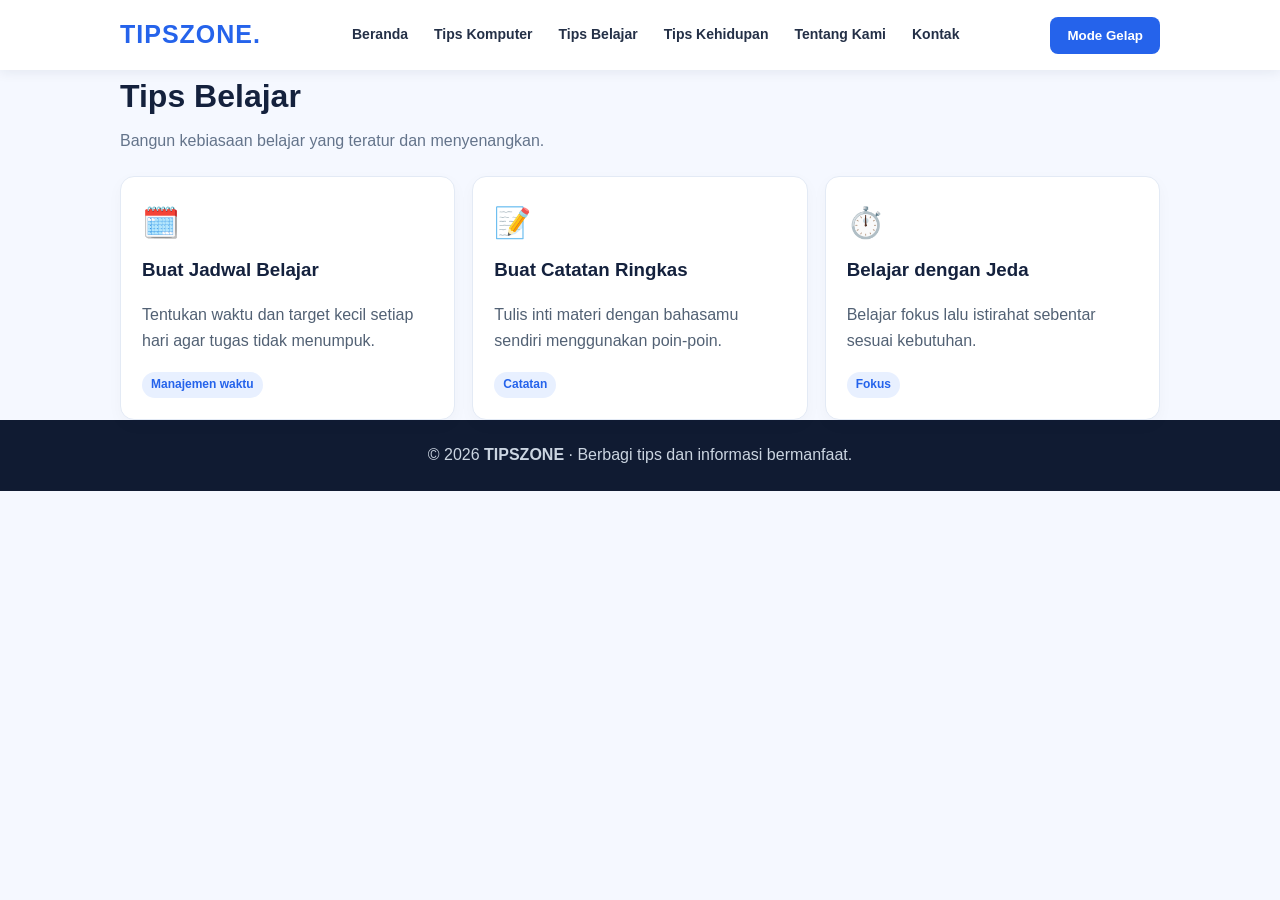
==== belajar.html @ 9be316b1 "Add files via upload" ====
<!doctype html><html lang="id"><head><meta charset="utf-8"><meta name="viewport" content="width=device-width,initial-scale=1"><meta name="description" content="TIPSZONE - Tips Belajar"><title>Tips Belajar | TIPSZONE</title><link rel="stylesheet" href="style.css"></head><body><header><div class="wrap nav"><a class="brand" href="index.html">TIPSZONE.</a><nav>
<a href="index.html">Beranda</a><a href="komputer.html">Tips Komputer</a><a href="belajar.html">Tips Belajar</a><a href="kehidupan.html">Tips Kehidupan</a><a href="tentang.html">Tentang Kami</a><a href="kontak.html">Kontak</a>
</nav><button id="themeToggle" type="button">Mode Gelap</button></div></header><main class="wrap"><div class="heading"><h1>Tips Belajar</h1><p>Bangun kebiasaan belajar yang teratur dan menyenangkan.</p></div><div class="grid"><article class="card"><div class="emoji">🗓️</div><h3>Buat Jadwal Belajar</h3><p>Tentukan waktu dan target kecil setiap hari agar tugas tidak menumpuk.</p><span class="tag">Manajemen waktu</span></article><article class="card"><div class="emoji">📝</div><h3>Buat Catatan Ringkas</h3><p>Tulis inti materi dengan bahasamu sendiri menggunakan poin-poin.</p><span class="tag">Catatan</span></article><article class="card"><div class="emoji">⏱️</div><h3>Belajar dengan Jeda</h3><p>Belajar fokus lalu istirahat sebentar sesuai kebutuhan.</p><span class="tag">Fokus</span></article></div></main><footer>© 2026 <strong>TIPSZONE</strong> · Berbagi tips dan informasi bermanfaat.</footer><script src="script.js"></script></body></html>
---- style.css ----
*{box-sizing:border-box}html{scroll-behavior:smooth}body{margin:0;font-family:Arial,sans-serif;line-height:1.65;background:#f5f8ff;color:#1f2937;transition:.2s}header{background:#fff;position:sticky;top:0;z-index:5;box-shadow:0 2px 12px #14213d14}.wrap{max-width:1080px;margin:auto;padding:0 20px}.nav{min-height:70px;display:flex;align-items:center;justify-content:space-between;gap:16px;flex-wrap:wrap}.brand{font-size:25px;font-weight:800;color:#2563eb;text-decoration:none;letter-spacing:1px}nav{display:flex;gap:6px;flex-wrap:wrap}nav a{padding:8px 10px;border-radius:8px;color:#243047;text-decoration:none;font-size:14px;font-weight:700}nav a:hover,nav a.active{background:#e8f0ff;color:#2563eb}.hero{background:linear-gradient(120deg,#14213d,#2563eb);color:#fff;padding:65px 0}.hero h1{font-size:clamp(34px,5vw,54px);line-height:1.12;margin:10px 0}.hero p{max-width:650px;color:#e4edff;font-size:17px}.eyebrow{color:#bfdbfe;font-weight:bold;letter-spacing:2px;font-size:13px}.btn,button{display:inline-block;border:0;background:#2563eb;color:#fff;padding:11px 17px;border-radius:8px;text-decoration:none;font-weight:700;cursor:pointer}.hero .btn{background:#fff;color:#2563eb;margin-top:10px}main{padding:38px 0 65px}.heading{margin-bottom:22px}.heading h1,.heading h2{color:#14213d;margin:0 0 5px}.heading p{color:#64748b;margin:0}.grid{display:grid;grid-template-columns:repeat(3,1fr);gap:17px}.card,.panel{background:#fff;border:1px solid #e3eaf5;border-radius:14px;padding:21px;box-shadow:0 5px 16px #14213d08}.card h3{margin:7px 0;color:#14213d}.card p,.panel p{color:#526174}.emoji{font-size:30px}.tag{display:inline-block;background:#e8f0ff;color:#2563eb;padding:3px 9px;border-radius:20px;font-size:12px;font-weight:bold}.actions{display:flex;gap:10px;align-items:center;flex-wrap:wrap;margin-top:18px}label{display:block;font-weight:bold;margin:12px 0 5px}input,textarea{width:100%;padding:11px;border:1px solid #cbd5e1;border-radius:8px;font:inherit}textarea{min-height:120px}form{max-width:650px}.muted{color:#64748b;font-size:13px}footer{background:#101b32;color:#cbd5e1;text-align:center;padding:22px}body.dark{background:#101827;color:#e5e7eb}body.dark header,body.dark .card,body.dark .panel{background:#1d293b;border-color:#344256}body.dark nav a{color:#e5e7eb}body.dark nav a.active,body.dark nav a:hover{background:#334766;color:#bfdbfe}body.dark .heading h1,body.dark .heading h2,body.dark .card h3{color:#f8fafc}body.dark .card p,body.dark .panel p,body.dark .heading p{color:#cbd5e1}@media(max-width:760px){.grid{grid-template-columns:repeat(2,1fr)}.nav{padding-top:12px;padding-bottom:12px}}@media(max-width:540px){.grid{grid-template-columns:1fr}.hero{padding:48px 0}nav a{font-size:12px;padding:7px}}
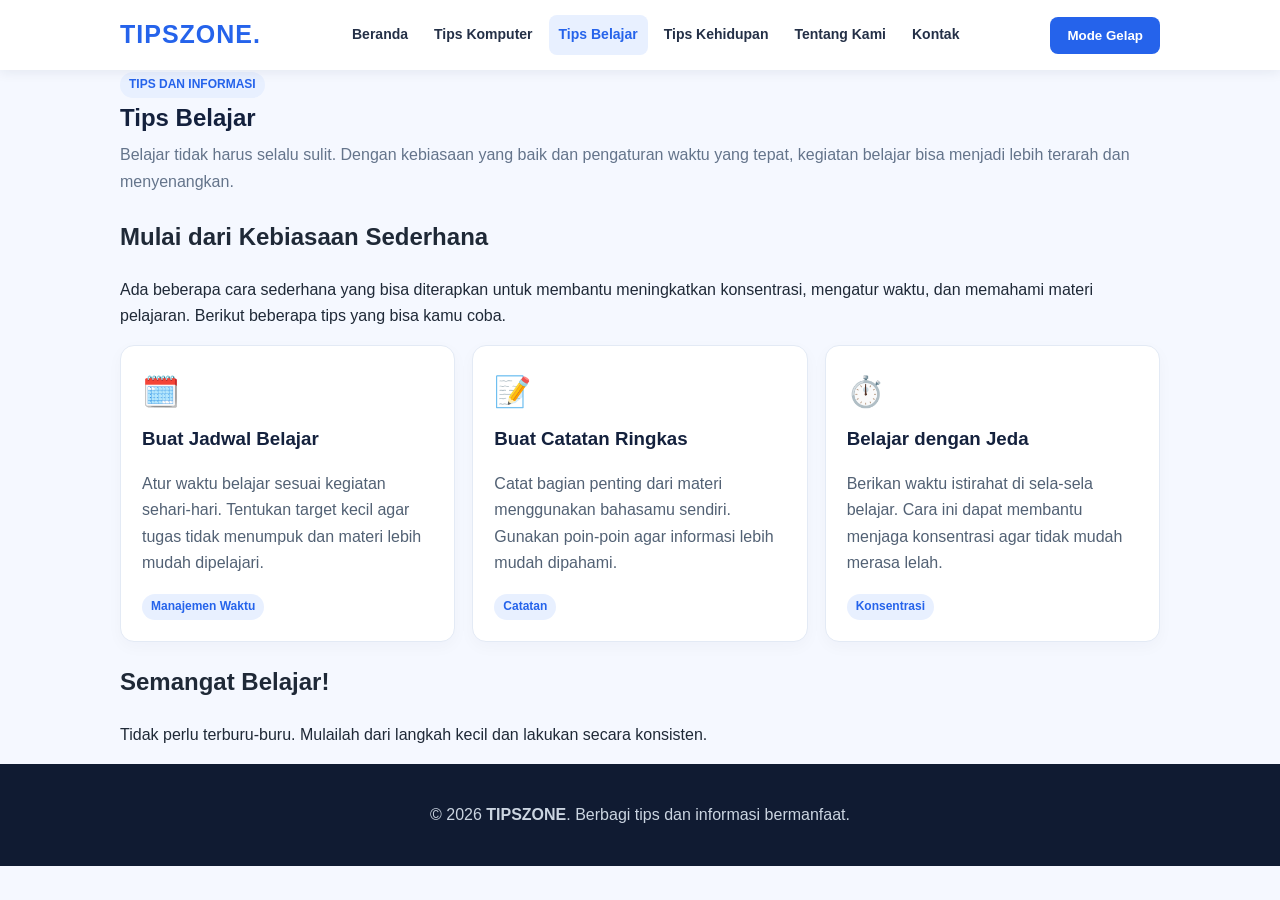
==== commit 126fd0a6: "Refactor belajar.html for improved structure and content Updated the HTML structure and content for " ====
--- a/belajar.html
+++ b/belajar.html
@@ -1,3 +1,141 @@
-<!doctype html><html lang="id"><head><meta charset="utf-8"><meta name="viewport" content="width=device-width,initial-scale=1"><meta name="description" content="TIPSZONE - Tips Belajar"><title>Tips Belajar | TIPSZONE</title><link rel="stylesheet" href="style.css"></head><body><header><div class="wrap nav"><a class="brand" href="index.html">TIPSZONE.</a><nav>
-<a href="index.html">Beranda</a><a href="komputer.html">Tips Komputer</a><a href="belajar.html">Tips Belajar</a><a href="kehidupan.html">Tips Kehidupan</a><a href="tentang.html">Tentang Kami</a><a href="kontak.html">Kontak</a>
-</nav><button id="themeToggle" type="button">Mode Gelap</button></div></header><main class="wrap"><div class="heading"><h1>Tips Belajar</h1><p>Bangun kebiasaan belajar yang teratur dan menyenangkan.</p></div><div class="grid"><article class="card"><div class="emoji">🗓️</div><h3>Buat Jadwal Belajar</h3><p>Tentukan waktu dan target kecil setiap hari agar tugas tidak menumpuk.</p><span class="tag">Manajemen waktu</span></article><article class="card"><div class="emoji">📝</div><h3>Buat Catatan Ringkas</h3><p>Tulis inti materi dengan bahasamu sendiri menggunakan poin-poin.</p><span class="tag">Catatan</span></article><article class="card"><div class="emoji">⏱️</div><h3>Belajar dengan Jeda</h3><p>Belajar fokus lalu istirahat sebentar sesuai kebutuhan.</p><span class="tag">Fokus</span></article></div></main><footer>© 2026 <strong>TIPSZONE</strong> · Berbagi tips dan informasi bermanfaat.</footer><script src="script.js"></script></body></html>+
+<!DOCTYPE html>
+<html lang="id">
+<head>
+    <meta charset="UTF-8">
+    <meta name="viewport" content="width=device-width, initial-scale=1.0">
+
+    <meta name="description" content="TIPSZONE menyediakan berbagai tips belajar agar kegiatan belajar lebih teratur dan menyenangkan.">
+
+    <title>Tips Belajar | TIPSZONE</title>
+
+    <link rel="stylesheet" href="style.css">
+</head>
+
+<body>
+
+    <!-- Bagian Header -->
+    <header>
+        <div class="wrap nav">
+
+            <a class="brand" href="index.html">TIPSZONE.</a>
+
+            <nav>
+                <a href="index.html">Beranda</a>
+                <a href="komputer.html">Tips Komputer</a>
+                <a href="belajar.html" class="active">Tips Belajar</a>
+                <a href="kehidupan.html">Tips Kehidupan</a>
+                <a href="tentang.html">Tentang Kami</a>
+                <a href="kontak.html">Kontak</a>
+            </nav>
+
+            <button id="themeToggle" type="button">
+                Mode Gelap
+            </button>
+
+        </div>
+    </header>
+
+    <!-- Konten Utama -->
+    <main class="wrap">
+
+        <!-- Judul Halaman -->
+        <section class="heading">
+            <span class="tag">TIPS DAN INFORMASI</span>
+
+            <h1>Tips Belajar</h1>
+
+            <p>
+                Belajar tidak harus selalu sulit. Dengan kebiasaan
+                yang baik dan pengaturan waktu yang tepat, kegiatan
+                belajar bisa menjadi lebih terarah dan menyenangkan.
+            </p>
+        </section>
+
+        <!-- Pengantar -->
+        <section class="intro">
+            <h2>Mulai dari Kebiasaan Sederhana</h2>
+
+            <p>
+                Ada beberapa cara sederhana yang bisa diterapkan
+                untuk membantu meningkatkan konsentrasi, mengatur
+                waktu, dan memahami materi pelajaran.
+                Berikut beberapa tips yang bisa kamu coba.
+            </p>
+        </section>
+
+        <!-- Daftar Tips -->
+        <section class="tips-section">
+
+            <div class="grid">
+
+                <article class="card">
+                    <div class="emoji">🗓️</div>
+
+                    <h3>Buat Jadwal Belajar</h3>
+
+                    <p>
+                        Atur waktu belajar sesuai kegiatan sehari-hari.
+                        Tentukan target kecil agar tugas tidak menumpuk
+                        dan materi lebih mudah dipelajari.
+                    </p>
+
+                    <span class="tag">Manajemen Waktu</span>
+                </article>
+
+                <article class="card">
+                    <div class="emoji">📝</div>
+
+                    <h3>Buat Catatan Ringkas</h3>
+
+                    <p>
+                        Catat bagian penting dari materi menggunakan
+                        bahasamu sendiri. Gunakan poin-poin agar
+                        informasi lebih mudah dipahami.
+                    </p>
+
+                    <span class="tag">Catatan</span>
+                </article>
+
+                <article class="card">
+                    <div class="emoji">⏱️</div>
+
+                    <h3>Belajar dengan Jeda</h3>
+
+                    <p>
+                        Berikan waktu istirahat di sela-sela belajar.
+                        Cara ini dapat membantu menjaga konsentrasi
+                        agar tidak mudah merasa lelah.
+                    </p>
+
+                    <span class="tag">Konsentrasi</span>
+                </article>
+
+            </div>
+
+        </section>
+
+        <!-- Penutup -->
+        <section class="closing">
+            <h2>Semangat Belajar!</h2>
+
+            <p>
+                Tidak perlu terburu-buru. Mulailah dari langkah kecil
+                dan lakukan secara konsisten.
+            </p>
+        </section>
+
+    </main>
+
+    <!-- Bagian Footer -->
+    <footer>
+        <p>
+            © 2026 <strong>TIPSZONE</strong>.
+            Berbagi tips dan informasi bermanfaat.
+        </p>
+    </footer>
+
+    <script src="script.js"></script>
+
+</body>
+</html>
--- a/style.css
+++ b/style.css
@@ -1 +1,470 @@
-*{box-sizing:border-box}html{scroll-behavior:smooth}body{margin:0;font-family:Arial,sans-serif;line-height:1.65;background:#f5f8ff;color:#1f2937;transition:.2s}header{background:#fff;position:sticky;top:0;z-index:5;box-shadow:0 2px 12px #14213d14}.wrap{max-width:1080px;margin:auto;padding:0 20px}.nav{min-height:70px;display:flex;align-items:center;justify-content:space-between;gap:16px;flex-wrap:wrap}.brand{font-size:25px;font-weight:800;color:#2563eb;text-decoration:none;letter-spacing:1px}nav{display:flex;gap:6px;flex-wrap:wrap}nav a{padding:8px 10px;border-radius:8px;color:#243047;text-decoration:none;font-size:14px;font-weight:700}nav a:hover,nav a.active{background:#e8f0ff;color:#2563eb}.hero{background:linear-gradient(120deg,#14213d,#2563eb);color:#fff;padding:65px 0}.hero h1{font-size:clamp(34px,5vw,54px);line-height:1.12;margin:10px 0}.hero p{max-width:650px;color:#e4edff;font-size:17px}.eyebrow{color:#bfdbfe;font-weight:bold;letter-spacing:2px;font-size:13px}.btn,button{display:inline-block;border:0;background:#2563eb;color:#fff;padding:11px 17px;border-radius:8px;text-decoration:none;font-weight:700;cursor:pointer}.hero .btn{background:#fff;color:#2563eb;margin-top:10px}main{padding:38px 0 65px}.heading{margin-bottom:22px}.heading h1,.heading h2{color:#14213d;margin:0 0 5px}.heading p{color:#64748b;margin:0}.grid{display:grid;grid-template-columns:repeat(3,1fr);gap:17px}.card,.panel{background:#fff;border:1px solid #e3eaf5;border-radius:14px;padding:21px;box-shadow:0 5px 16px #14213d08}.card h3{margin:7px 0;color:#14213d}.card p,.panel p{color:#526174}.emoji{font-size:30px}.tag{display:inline-block;background:#e8f0ff;color:#2563eb;padding:3px 9px;border-radius:20px;font-size:12px;font-weight:bold}.actions{display:flex;gap:10px;align-items:center;flex-wrap:wrap;margin-top:18px}label{display:block;font-weight:bold;margin:12px 0 5px}input,textarea{width:100%;padding:11px;border:1px solid #cbd5e1;border-radius:8px;font:inherit}textarea{min-height:120px}form{max-width:650px}.muted{color:#64748b;font-size:13px}footer{background:#101b32;color:#cbd5e1;text-align:center;padding:22px}body.dark{background:#101827;color:#e5e7eb}body.dark header,body.dark .card,body.dark .panel{background:#1d293b;border-color:#344256}body.dark nav a{color:#e5e7eb}body.dark nav a.active,body.dark nav a:hover{background:#334766;color:#bfdbfe}body.dark .heading h1,body.dark .heading h2,body.dark .card h3{color:#f8fafc}body.dark .card p,body.dark .panel p,body.dark .heading p{color:#cbd5e1}@media(max-width:760px){.grid{grid-template-columns:repeat(2,1fr)}.nav{padding-top:12px;padding-bottom:12px}}@media(max-width:540px){.grid{grid-template-columns:1fr}.hero{padding:48px 0}nav a{font-size:12px;padding:7px}}+
+* {
+  box-sizing: border-box;
+}
+
+html {
+  scroll-behavior: smooth;
+}
+
+body {
+  margin: 0;
+  font-family: Arial, sans-serif;
+  line-height: 1.65;
+  background: #f5f8ff;
+  color: #1f2937;
+  transition: .2s;
+}
+
+header {
+  background: #fff;
+  position: sticky;
+  top: 0;
+  z-index: 5;
+  box-shadow: 0 2px 12px #14213d14;
+}
+
+.wrap {
+  max-width: 1080px;
+  margin: auto;
+  padding: 0 20px;
+}
+
+.nav {
+  min-height: 70px;
+  display: flex;
+  align-items: center;
+  justify-content: space-between;
+  gap: 16px;
+  flex-wrap: wrap;
+}
+
+.brand {
+  font-size: 25px;
+  font-weight: 800;
+  color: #2563eb;
+  text-decoration: none;
+  letter-spacing: 1px;
+}
+
+nav {
+  display: flex;
+  gap: 6px;
+  flex-wrap: wrap;
+}
+
+nav a {
+  padding: 8px 10px;
+  border-radius: 8px;
+  color: #243047;
+  text-decoration: none;
+  font-size: 14px;
+  font-weight: 700;
+}
+
+nav a:hover,
+nav a.active {
+  background: #e8f0ff;
+  color: #2563eb;
+}
+
+.hero {
+  background: linear-gradient(120deg, #14213d, #2563eb);
+  color: #fff;
+  padding: 65px 0;
+}
+
+.hero h1 {
+  font-size: clamp(34px, 5vw, 54px);
+  line-height: 1.12;
+  margin: 10px 0;
+}
+
+.hero p {
+  max-width: 650px;
+  color: #e4edff;
+  font-size: 17px;
+}
+
+.eyebrow {
+  color: #bfdbfe;
+  font-weight: bold;
+  letter-spacing: 2px;
+  font-size: 13px;
+}
+
+.btn,
+button {
+  display: inline-block;
+  border: 0;
+  background: #2563eb;
+  color: #fff;
+  padding: 11px 17px;
+  border-radius: 8px;
+  text-decoration: none;
+  font-weight: 700;
+  cursor: pointer;
+}
+
+.hero .btn {
+  background: #fff;
+  color: #2563eb;
+  margin-top: 10px;
+}
+
+main {
+  padding: 38px 0 65px;
+}
+
+.heading {
+  margin-bottom: 22px;
+}
+
+.heading h1,
+.heading h2 {
+  color: #14213d;
+  margin: 0 0 5px;
+}
+
+.heading p {
+  color: #64748b;
+  margin: 0;
+}
+
+.grid {
+  display: grid;
+  grid-template-columns: repeat(3, 1fr);
+  gap: 17px;
+}
+
+.card,
+.panel {
+  background: #fff;
+  border: 1px solid #e3eaf5;
+  border-radius: 14px;
+  padding: 21px;
+  box-shadow: 0 5px 16px #14213d08;
+}
+
+.card h3 {
+  margin: 7px 0;
+  color: #14213d;
+}
+
+.card p,
+.panel p {
+  color: #526174;
+}
+
+.emoji {
+  font-size: 30px;
+}
+
+.tag {
+  display: inline-block;
+  background: #e8f0ff;
+  color: #2563eb;
+  padding: 3px 9px;
+  border-radius: 20px;
+  font-size: 12px;
+  font-weight: bold;
+}
+
+.actions {
+  display: flex;
+  gap: 10px;
+  align-items: center;
+  flex-wrap: wrap;
+  margin-top: 18px;
+}
+
+label {
+  display: block;
+  font-weight: bold;
+  margin: 12px 0 5px;
+}
+
+input,
+textarea {
+  width: 100%;
+  padding: 11px;
+  border: 1px solid #cbd5e1;
+  border-radius: 8px;
+  font: inherit;
+}
+
+textarea {
+  min-height: 120px;
+}
+
+form {
+  max-width: 650px;
+}
+
+.muted {
+  color: #64748b;
+  font-size: 13px;
+}
+
+footer {
+  background: #101b32;
+  color: #cbd5e1;
+  text-align: center;
+  padding: 22px;
+}
+
+/* MODE GELAP */
+body.dark {
+  background: #101827;
+  color: #e5e7eb;
+}
+
+body.dark header,
+body.dark .card,
+body.dark .panel {
+  background: #1d293b;
+  border-color: #344256;
+}
+
+body.dark nav a {
+  color: #e5e7eb;
+}
+
+body.dark nav a.active,
+body.dark nav a:hover {
+  background: #334766;
+  color: #bfdbfe;
+}
+
+body.dark .heading h1,
+body.dark .heading h2,
+body.dark .card h3 {
+  color: #f8fafc;
+}
+
+body.dark .card p,
+body.dark .panel p,
+body.dark .heading p {
+  color: #cbd5e1;
+}
+
+/* ===== HALAMAN KONTAK TIPSZONE ===== */
+
+.contact-section {
+  padding: 55px 20px;
+  background: linear-gradient(135deg, #eaf1ff, #f8faff);
+}
+
+.contact-container {
+  max-width: 1000px;
+  margin: auto;
+  display: grid;
+  grid-template-columns: 1fr 1.1fr;
+  gap: 35px;
+  align-items: center;
+}
+
+.contact-info {
+  padding: 25px 10px;
+}
+
+.contact-label {
+  display: inline-block;
+  color: #2563eb;
+  font-weight: 800;
+  letter-spacing: 2px;
+  font-size: 13px;
+  margin-bottom: 12px;
+}
+
+.contact-info h1 {
+  font-size: clamp(32px, 5vw, 45px);
+  line-height: 1.2;
+  color: #14213d;
+  margin: 0 0 15px;
+}
+
+.contact-info > p {
+  color: #64748b;
+  margin-bottom: 30px;
+}
+
+.contact-detail {
+  display: flex;
+  align-items: center;
+  gap: 15px;
+  margin: 20px 0;
+}
+
+.contact-icon {
+  width: 48px;
+  height: 48px;
+  flex-shrink: 0;
+  display: grid;
+  place-items: center;
+  background: #dce8ff;
+  border-radius: 13px;
+  font-size: 22px;
+}
+
+.contact-detail h3 {
+  color: #14213d;
+  margin: 0;
+  font-size: 16px;
+}
+
+.contact-detail p {
+  color: #64748b;
+  margin: 2px 0 0;
+  font-size: 13px;
+}
+
+.contact-form {
+  background: #fff;
+  padding: 32px;
+  border-radius: 20px;
+  border: 1px solid #e3eaf5;
+  box-shadow: 0 12px 35px #14213d12;
+}
+
+.contact-form h2 {
+  color: #14213d;
+  margin: 0 0 5px;
+  font-size: 27px;
+}
+
+.form-description {
+  color: #64748b;
+  margin: 0 0 20px;
+  font-size: 14px;
+}
+
+.contact-form form {
+  max-width: 100%;
+}
+
+.contact-form label {
+  color: #243047;
+  margin-top: 16px;
+  font-size: 14px;
+}
+
+.contact-form input,
+.contact-form textarea {
+  width: 100%;
+  padding: 13px 14px;
+  border: 1px solid #d8e0ed;
+  border-radius: 10px;
+  background: #f8faff;
+  font: inherit;
+  font-size: 14px;
+  outline: none;
+  transition: .2s;
+}
+
+.contact-form input:focus,
+.contact-form textarea:focus {
+  border-color: #2563eb;
+  box-shadow: 0 0 0 3px #2563eb18;
+  background: #fff;
+}
+
+.contact-form textarea {
+  min-height: 135px;
+  resize: vertical;
+}
+
+.contact-button {
+  width: 100%;
+  margin-top: 22px;
+  padding: 14px;
+  border-radius: 10px;
+  background: linear-gradient(120deg, #14213d, #2563eb);
+  font-size: 15px;
+  transition: .2s;
+}
+
+.contact-button:hover {
+  transform: translateY(-2px);
+  box-shadow: 0 7px 18px #2563eb35;
+}
+
+.contact-button span {
+  margin-left: 8px;
+}
+
+/* MODE GELAP KONTAK */
+body.dark .contact-section {
+  background: #101827;
+}
+
+body.dark .contact-info h1,
+body.dark .contact-detail h3 {
+  color: #f8fafc;
+}
+
+body.dark .contact-info > p,
+body.dark .contact-detail p {
+  color: #cbd5e1;
+}
+
+body.dark .contact-form {
+  background: #1d293b;
+  border-color: #344256;
+}
+
+body.dark .contact-form h2,
+body.dark .contact-form label {
+  color: #f8fafc;
+}
+
+body.dark .contact-form input,
+body.dark .contact-form textarea {
+  background: #101827;
+  border-color: #475569;
+  color: #fff;
+}
+
+/* RESPONSIVE TABLET DAN HP */
+@media (max-width: 760px) {
+  .grid {
+    grid-template-columns: repeat(2, 1fr);
+  }
+
+  .nav {
+    padding-top: 12px;
+    padding-bottom: 12px;
+  }
+
+  .contact-container {
+    grid-template-columns: 1fr;
+    gap: 15px;
+  }
+
+  .contact-section {
+    padding: 35px 15px;
+  }
+
+  .contact-info {
+    padding: 10px 5px;
+  }
+
+  .contact-form {
+    padding: 23px;
+  }
+}
+
+@media (max-width: 540px) {
+  .grid {
+    grid-template-columns: 1fr;
+  }
+
+  .hero {
+    padding: 48px 0;
+  }
+
+  nav a {
+    font-size: 12px;
+    padding: 7px;
+  }
+}
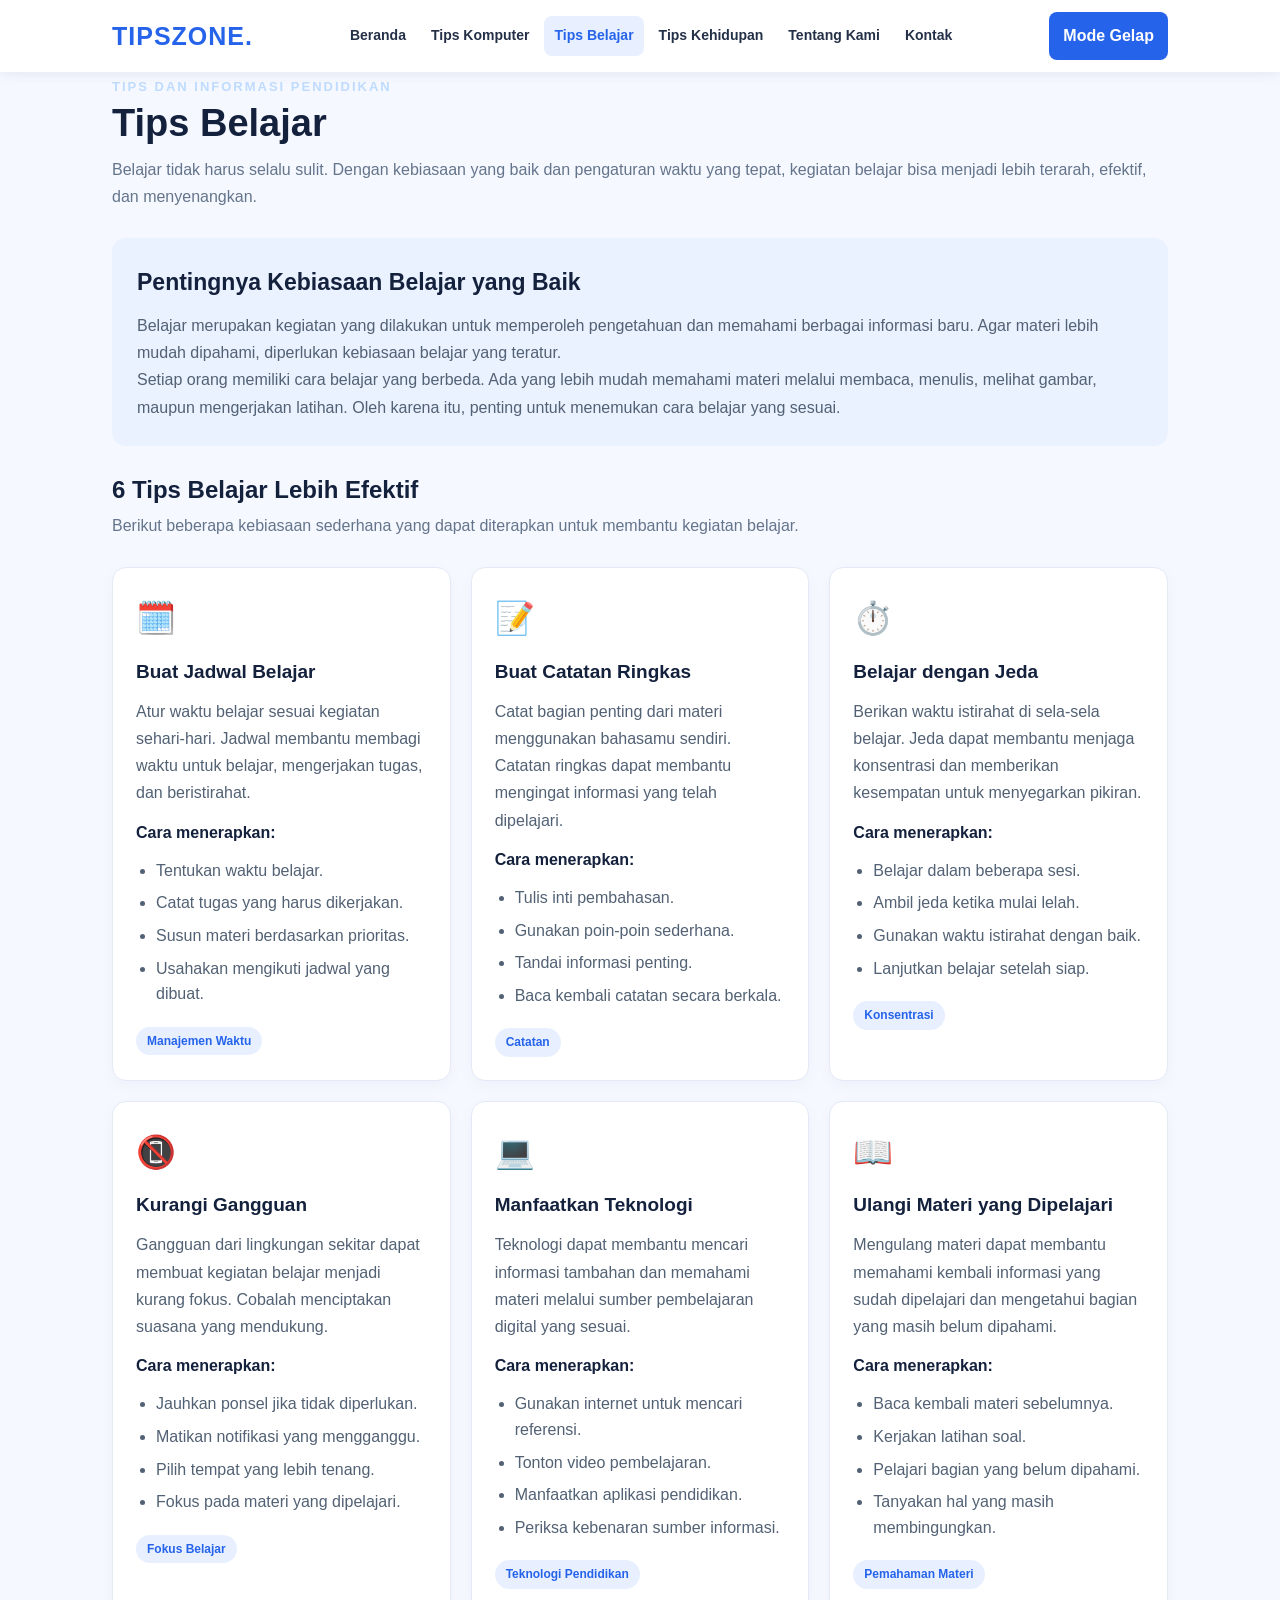
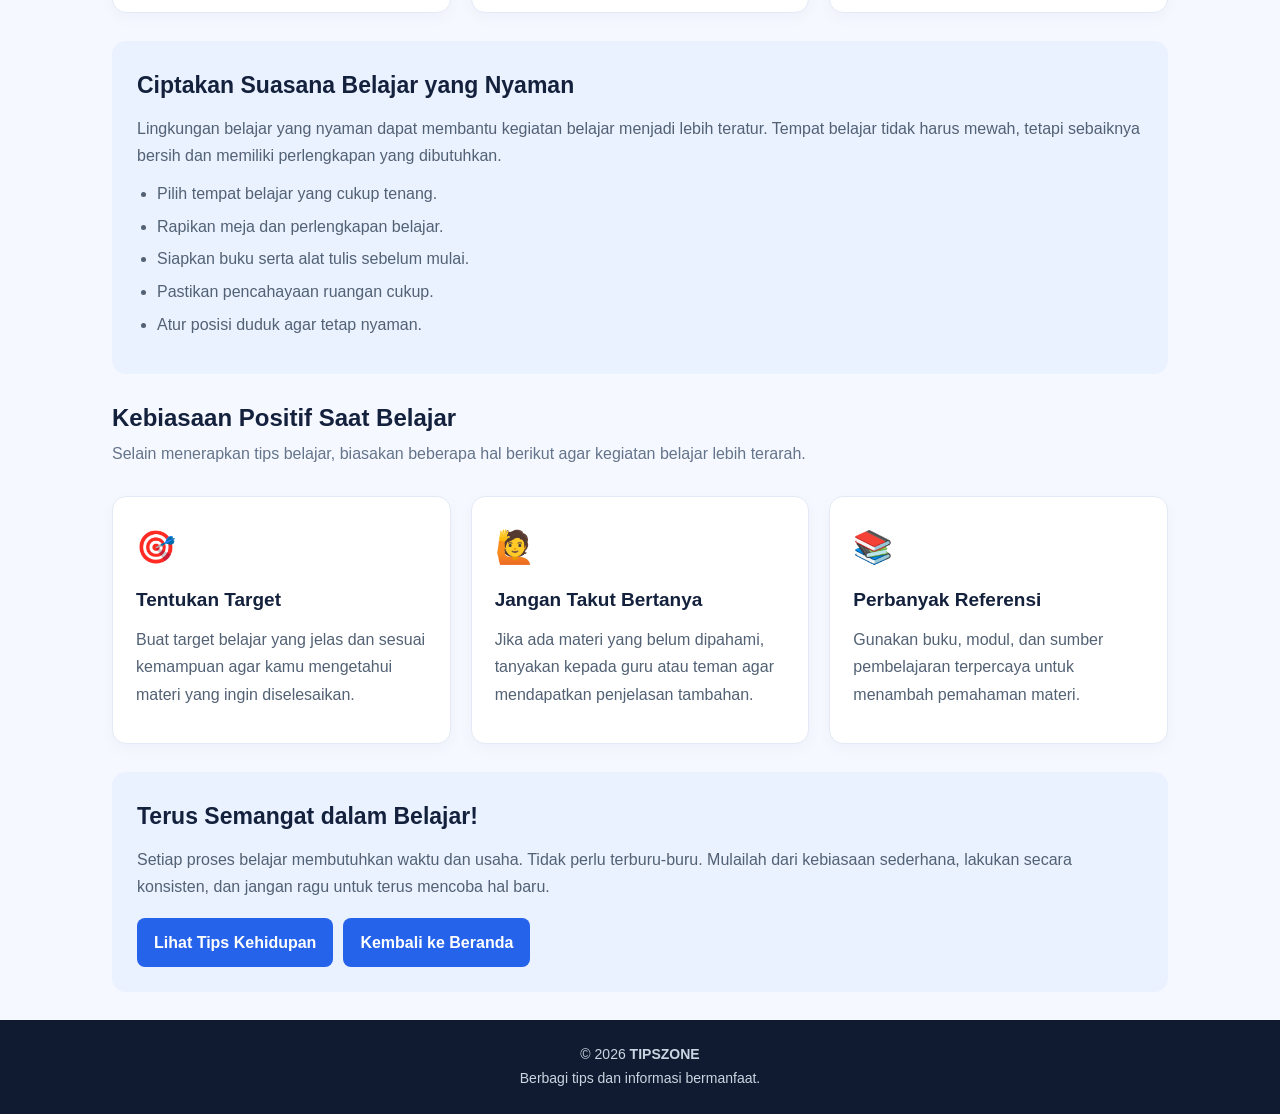
==== commit 64d92f7e: "Update belajar.html" ====
--- a/belajar.html
+++ b/belajar.html
@@ -1,11 +1,14 @@
 
 <!DOCTYPE html>
 <html lang="id">
+
 <head>
     <meta charset="UTF-8">
     <meta name="viewport" content="width=device-width, initial-scale=1.0">
 
-    <meta name="description" content="TIPSZONE menyediakan berbagai tips belajar agar kegiatan belajar lebih teratur dan menyenangkan.">
+    <meta name="description" content="TIPSZONE menyediakan berbagai tips belajar agar kegiatan belajar lebih teratur, efektif, dan menyenangkan.">
+
+    <meta name="keywords" content="tips belajar, pendidikan, jadwal belajar, konsentrasi, catatan">
 
     <title>Tips Belajar | TIPSZONE</title>
 
@@ -14,21 +17,46 @@
 
 <body>
 
-    <!-- Bagian Header -->
+    <!-- =================================
+         HEADER DAN NAVIGASI
+    ================================== -->
+
     <header>
         <div class="wrap nav">
 
-            <a class="brand" href="index.html">TIPSZONE.</a>
-
-            <nav>
+            <a class="brand" href="index.html">
+                TIPSZONE.
+            </a>
+
+            <!-- Tombol Menu HP -->
+            <button
+                id="menuToggle"
+                type="button"
+                aria-label="Buka menu"
+                aria-expanded="false">
+                ☰
+            </button>
+
+            <!-- Navigasi -->
+            <nav id="navMenu">
+
                 <a href="index.html">Beranda</a>
+
                 <a href="komputer.html">Tips Komputer</a>
-                <a href="belajar.html" class="active">Tips Belajar</a>
+
+                <a href="belajar.html" class="active">
+                    Tips Belajar
+                </a>
+
                 <a href="kehidupan.html">Tips Kehidupan</a>
+
                 <a href="tentang.html">Tentang Kami</a>
+
                 <a href="kontak.html">Kontak</a>
+
             </nav>
 
+            <!-- Mode Gelap -->
             <button id="themeToggle" type="button">
                 Mode Gelap
             </button>
@@ -36,106 +64,443 @@
         </div>
     </header>
 
-    <!-- Konten Utama -->
+
+    <!-- =================================
+         KONTEN UTAMA
+    ================================== -->
+
     <main class="wrap">
 
-        <!-- Judul Halaman -->
+
+        <!-- JUDUL HALAMAN -->
+
         <section class="heading">
-            <span class="tag">TIPS DAN INFORMASI</span>
-
-            <h1>Tips Belajar</h1>
+
+            <span class="eyebrow">
+                TIPS DAN INFORMASI PENDIDIKAN
+            </span>
+
+            <h1>
+                Tips Belajar
+            </h1>
 
             <p>
                 Belajar tidak harus selalu sulit. Dengan kebiasaan
                 yang baik dan pengaturan waktu yang tepat, kegiatan
-                belajar bisa menjadi lebih terarah dan menyenangkan.
+                belajar bisa menjadi lebih terarah, efektif,
+                dan menyenangkan.
             </p>
+
         </section>
 
-        <!-- Pengantar -->
+
+        <!-- PENGANTAR -->
+
         <section class="intro">
-            <h2>Mulai dari Kebiasaan Sederhana</h2>
+
+            <h2>
+                Pentingnya Kebiasaan Belajar yang Baik
+            </h2>
 
             <p>
-                Ada beberapa cara sederhana yang bisa diterapkan
-                untuk membantu meningkatkan konsentrasi, mengatur
-                waktu, dan memahami materi pelajaran.
-                Berikut beberapa tips yang bisa kamu coba.
+                Belajar merupakan kegiatan yang dilakukan untuk
+                memperoleh pengetahuan dan memahami berbagai
+                informasi baru. Agar materi lebih mudah dipahami,
+                diperlukan kebiasaan belajar yang teratur.
             </p>
+
+            <p>
+                Setiap orang memiliki cara belajar yang berbeda.
+                Ada yang lebih mudah memahami materi melalui
+                membaca, menulis, melihat gambar, maupun
+                mengerjakan latihan. Oleh karena itu, penting
+                untuk menemukan cara belajar yang sesuai.
+            </p>
+
         </section>
 
-        <!-- Daftar Tips -->
+
+        <!-- DAFTAR TIPS BELAJAR -->
+
         <section class="tips-section">
 
+            <div class="heading">
+
+                <h2>
+                    6 Tips Belajar Lebih Efektif
+                </h2>
+
+                <p>
+                    Berikut beberapa kebiasaan sederhana yang
+                    dapat diterapkan untuk membantu kegiatan belajar.
+                </p>
+
+            </div>
+
+
             <div class="grid">
 
-                <article class="card">
+
+                <!-- TIPS 1 -->
+
+                <article class="card">
+
                     <div class="emoji">🗓️</div>
 
-                    <h3>Buat Jadwal Belajar</h3>
-
-                    <p>
-                        Atur waktu belajar sesuai kegiatan sehari-hari.
-                        Tentukan target kecil agar tugas tidak menumpuk
-                        dan materi lebih mudah dipelajari.
-                    </p>
-
-                    <span class="tag">Manajemen Waktu</span>
-                </article>
-
-                <article class="card">
+                    <h3>
+                        Buat Jadwal Belajar
+                    </h3>
+
+                    <p>
+                        Atur waktu belajar sesuai kegiatan
+                        sehari-hari. Jadwal membantu membagi
+                        waktu untuk belajar, mengerjakan tugas,
+                        dan beristirahat.
+                    </p>
+
+                    <p><strong>Cara menerapkan:</strong></p>
+
+                    <ul>
+                        <li>Tentukan waktu belajar.</li>
+                        <li>Catat tugas yang harus dikerjakan.</li>
+                        <li>Susun materi berdasarkan prioritas.</li>
+                        <li>Usahakan mengikuti jadwal yang dibuat.</li>
+                    </ul>
+
+                    <span class="tag">
+                        Manajemen Waktu
+                    </span>
+
+                </article>
+
+
+                <!-- TIPS 2 -->
+
+                <article class="card">
+
                     <div class="emoji">📝</div>
 
-                    <h3>Buat Catatan Ringkas</h3>
-
-                    <p>
-                        Catat bagian penting dari materi menggunakan
-                        bahasamu sendiri. Gunakan poin-poin agar
-                        informasi lebih mudah dipahami.
-                    </p>
-
-                    <span class="tag">Catatan</span>
-                </article>
-
-                <article class="card">
+                    <h3>
+                        Buat Catatan Ringkas
+                    </h3>
+
+                    <p>
+                        Catat bagian penting dari materi
+                        menggunakan bahasamu sendiri.
+                        Catatan ringkas dapat membantu
+                        mengingat informasi yang telah dipelajari.
+                    </p>
+
+                    <p><strong>Cara menerapkan:</strong></p>
+
+                    <ul>
+                        <li>Tulis inti pembahasan.</li>
+                        <li>Gunakan poin-poin sederhana.</li>
+                        <li>Tandai informasi penting.</li>
+                        <li>Baca kembali catatan secara berkala.</li>
+                    </ul>
+
+                    <span class="tag">
+                        Catatan
+                    </span>
+
+                </article>
+
+
+                <!-- TIPS 3 -->
+
+                <article class="card">
+
                     <div class="emoji">⏱️</div>
 
-                    <h3>Belajar dengan Jeda</h3>
-
-                    <p>
-                        Berikan waktu istirahat di sela-sela belajar.
-                        Cara ini dapat membantu menjaga konsentrasi
-                        agar tidak mudah merasa lelah.
-                    </p>
-
-                    <span class="tag">Konsentrasi</span>
-                </article>
+                    <h3>
+                        Belajar dengan Jeda
+                    </h3>
+
+                    <p>
+                        Berikan waktu istirahat di sela-sela
+                        belajar. Jeda dapat membantu menjaga
+                        konsentrasi dan memberikan kesempatan
+                        untuk menyegarkan pikiran.
+                    </p>
+
+                    <p><strong>Cara menerapkan:</strong></p>
+
+                    <ul>
+                        <li>Belajar dalam beberapa sesi.</li>
+                        <li>Ambil jeda ketika mulai lelah.</li>
+                        <li>Gunakan waktu istirahat dengan baik.</li>
+                        <li>Lanjutkan belajar setelah siap.</li>
+                    </ul>
+
+                    <span class="tag">
+                        Konsentrasi
+                    </span>
+
+                </article>
+
+
+                <!-- TIPS 4 -->
+
+                <article class="card">
+
+                    <div class="emoji">📵</div>
+
+                    <h3>
+                        Kurangi Gangguan
+                    </h3>
+
+                    <p>
+                        Gangguan dari lingkungan sekitar
+                        dapat membuat kegiatan belajar
+                        menjadi kurang fokus. Cobalah
+                        menciptakan suasana yang mendukung.
+                    </p>
+
+                    <p><strong>Cara menerapkan:</strong></p>
+
+                    <ul>
+                        <li>Jauhkan ponsel jika tidak diperlukan.</li>
+                        <li>Matikan notifikasi yang mengganggu.</li>
+                        <li>Pilih tempat yang lebih tenang.</li>
+                        <li>Fokus pada materi yang dipelajari.</li>
+                    </ul>
+
+                    <span class="tag">
+                        Fokus Belajar
+                    </span>
+
+                </article>
+
+
+                <!-- TIPS 5 -->
+
+                <article class="card">
+
+                    <div class="emoji">💻</div>
+
+                    <h3>
+                        Manfaatkan Teknologi
+                    </h3>
+
+                    <p>
+                        Teknologi dapat membantu mencari
+                        informasi tambahan dan memahami
+                        materi melalui sumber pembelajaran
+                        digital yang sesuai.
+                    </p>
+
+                    <p><strong>Cara menerapkan:</strong></p>
+
+                    <ul>
+                        <li>Gunakan internet untuk mencari referensi.</li>
+                        <li>Tonton video pembelajaran.</li>
+                        <li>Manfaatkan aplikasi pendidikan.</li>
+                        <li>Periksa kebenaran sumber informasi.</li>
+                    </ul>
+
+                    <span class="tag">
+                        Teknologi Pendidikan
+                    </span>
+
+                </article>
+
+
+                <!-- TIPS 6 -->
+
+                <article class="card">
+
+                    <div class="emoji">📖</div>
+
+                    <h3>
+                        Ulangi Materi yang Dipelajari
+                    </h3>
+
+                    <p>
+                        Mengulang materi dapat membantu
+                        memahami kembali informasi yang
+                        sudah dipelajari dan mengetahui
+                        bagian yang masih belum dipahami.
+                    </p>
+
+                    <p><strong>Cara menerapkan:</strong></p>
+
+                    <ul>
+                        <li>Baca kembali materi sebelumnya.</li>
+                        <li>Kerjakan latihan soal.</li>
+                        <li>Pelajari bagian yang belum dipahami.</li>
+                        <li>Tanyakan hal yang masih membingungkan.</li>
+                    </ul>
+
+                    <span class="tag">
+                        Pemahaman Materi
+                    </span>
+
+                </article>
+
 
             </div>
 
         </section>
 
-        <!-- Penutup -->
+
+        <!-- SUASANA BELAJAR -->
+
+        <section class="intro">
+
+            <h2>
+                Ciptakan Suasana Belajar yang Nyaman
+            </h2>
+
+            <p>
+                Lingkungan belajar yang nyaman dapat membantu
+                kegiatan belajar menjadi lebih teratur.
+                Tempat belajar tidak harus mewah, tetapi
+                sebaiknya bersih dan memiliki perlengkapan
+                yang dibutuhkan.
+            </p>
+
+            <ul>
+                <li>Pilih tempat belajar yang cukup tenang.</li>
+                <li>Rapikan meja dan perlengkapan belajar.</li>
+                <li>Siapkan buku serta alat tulis sebelum mulai.</li>
+                <li>Pastikan pencahayaan ruangan cukup.</li>
+                <li>Atur posisi duduk agar tetap nyaman.</li>
+            </ul>
+
+        </section>
+
+
+        <!-- KEBIASAAN BELAJAR -->
+
+        <section class="tips-section">
+
+            <div class="heading">
+
+                <h2>
+                    Kebiasaan Positif Saat Belajar
+                </h2>
+
+                <p>
+                    Selain menerapkan tips belajar, biasakan
+                    beberapa hal berikut agar kegiatan belajar
+                    lebih terarah.
+                </p>
+
+            </div>
+
+
+            <div class="grid">
+
+                <article class="card">
+
+                    <div class="emoji">🎯</div>
+
+                    <h3>
+                        Tentukan Target
+                    </h3>
+
+                    <p>
+                        Buat target belajar yang jelas dan
+                        sesuai kemampuan agar kamu mengetahui
+                        materi yang ingin diselesaikan.
+                    </p>
+
+                </article>
+
+
+                <article class="card">
+
+                    <div class="emoji">🙋</div>
+
+                    <h3>
+                        Jangan Takut Bertanya
+                    </h3>
+
+                    <p>
+                        Jika ada materi yang belum dipahami,
+                        tanyakan kepada guru atau teman
+                        agar mendapatkan penjelasan tambahan.
+                    </p>
+
+                </article>
+
+
+                <article class="card">
+
+                    <div class="emoji">📚</div>
+
+                    <h3>
+                        Perbanyak Referensi
+                    </h3>
+
+                    <p>
+                        Gunakan buku, modul, dan sumber
+                        pembelajaran terpercaya untuk
+                        menambah pemahaman materi.
+                    </p>
+
+                </article>
+
+            </div>
+
+        </section>
+
+
+        <!-- PENUTUP -->
+
         <section class="closing">
-            <h2>Semangat Belajar!</h2>
+
+            <h2>
+                Terus Semangat dalam Belajar!
+            </h2>
 
             <p>
-                Tidak perlu terburu-buru. Mulailah dari langkah kecil
-                dan lakukan secara konsisten.
+                Setiap proses belajar membutuhkan waktu
+                dan usaha. Tidak perlu terburu-buru.
+                Mulailah dari kebiasaan sederhana, lakukan
+                secara konsisten, dan jangan ragu untuk
+                terus mencoba hal baru.
             </p>
+
+            <div class="actions">
+
+                <a href="kehidupan.html" class="btn">
+                    Lihat Tips Kehidupan
+                </a>
+
+                <a href="index.html" class="btn">
+                    Kembali ke Beranda
+                </a>
+
+            </div>
+
         </section>
 
     </main>
 
-    <!-- Bagian Footer -->
+
+    <!-- =================================
+         FOOTER
+    ================================== -->
+
     <footer>
+
         <p>
-            © 2026 <strong>TIPSZONE</strong>.
+            © 2026 <strong>TIPSZONE</strong>
+        </p>
+
+        <p>
             Berbagi tips dan informasi bermanfaat.
         </p>
+
     </footer>
 
+
+    <!-- JAVASCRIPT -->
+
     <script src="script.js"></script>
 
 </body>
+
 </html>
--- a/style.css
+++ b/style.css
@@ -1,470 +1,857 @@
+
+/* =====================================
+   1. PENGATURAN DASAR
+===================================== */
 
 * {
-  box-sizing: border-box;
+    box-sizing: border-box;
+    margin: 0;
+    padding: 0;
 }
 
 html {
-  scroll-behavior: smooth;
+    scroll-behavior: smooth;
+    scroll-padding-top: 90px;
 }
 
 body {
-  margin: 0;
-  font-family: Arial, sans-serif;
-  line-height: 1.65;
-  background: #f5f8ff;
-  color: #1f2937;
-  transition: .2s;
-}
+    font-family: Arial, sans-serif;
+    line-height: 1.7;
+    background: #f5f8ff;
+    color: #1f2937;
+    transition: background 0.3s, color 0.3s;
+    min-height: 100vh;
+}
+
+img {
+    max-width: 100%;
+    height: auto;
+    display: block;
+}
+
+a {
+    text-decoration: none;
+}
+
+button,
+input,
+textarea {
+    font: inherit;
+}
+
+button {
+    cursor: pointer;
+}
+
+.wrap {
+    width: 100%;
+    max-width: 1100px;
+    margin: 0 auto;
+    padding: 0 22px;
+}
+
+
+/* =====================================
+   2. HEADER DAN NAVIGASI
+===================================== */
 
 header {
-  background: #fff;
-  position: sticky;
-  top: 0;
-  z-index: 5;
-  box-shadow: 0 2px 12px #14213d14;
-}
-
-.wrap {
-  max-width: 1080px;
-  margin: auto;
-  padding: 0 20px;
+    background: #ffffff;
+    position: sticky;
+    top: 0;
+    z-index: 100;
+    box-shadow: 0 2px 12px #14213d14;
 }
 
 .nav {
-  min-height: 70px;
-  display: flex;
-  align-items: center;
-  justify-content: space-between;
-  gap: 16px;
-  flex-wrap: wrap;
+    min-height: 72px;
+    display: flex;
+    align-items: center;
+    justify-content: space-between;
+    gap: 15px;
+    flex-wrap: wrap;
+    padding-top: 10px;
+    padding-bottom: 10px;
 }
 
 .brand {
-  font-size: 25px;
-  font-weight: 800;
-  color: #2563eb;
-  text-decoration: none;
-  letter-spacing: 1px;
+    font-size: 25px;
+    font-weight: 800;
+    color: #2563eb;
+    letter-spacing: 1px;
+    white-space: nowrap;
 }
 
 nav {
-  display: flex;
-  gap: 6px;
-  flex-wrap: wrap;
+    display: flex;
+    align-items: center;
+    justify-content: center;
+    gap: 5px;
+    flex-wrap: wrap;
 }
 
 nav a {
-  padding: 8px 10px;
-  border-radius: 8px;
-  color: #243047;
-  text-decoration: none;
-  font-size: 14px;
-  font-weight: 700;
+    display: inline-block;
+    padding: 8px 10px;
+    border-radius: 8px;
+    color: #243047;
+    font-size: 14px;
+    font-weight: 700;
+    transition: 0.2s;
 }
 
 nav a:hover,
 nav a.active {
-  background: #e8f0ff;
-  color: #2563eb;
-}
-
-.hero {
-  background: linear-gradient(120deg, #14213d, #2563eb);
-  color: #fff;
-  padding: 65px 0;
-}
-
-.hero h1 {
-  font-size: clamp(34px, 5vw, 54px);
-  line-height: 1.12;
-  margin: 10px 0;
-}
-
-.hero p {
-  max-width: 650px;
-  color: #e4edff;
-  font-size: 17px;
-}
-
-.eyebrow {
-  color: #bfdbfe;
-  font-weight: bold;
-  letter-spacing: 2px;
-  font-size: 13px;
-}
+    background: #e8f0ff;
+    color: #2563eb;
+}
+
+/* Tombol menu untuk tampilan HP */
+#menuToggle {
+    display: none;
+    padding: 9px 13px;
+    font-size: 20px;
+}
+
+/* Tombol mode gelap */
+#themeToggle {
+    border: none;
+    background: #2563eb;
+    color: #ffffff;
+    padding: 10px 14px;
+    border-radius: 8px;
+    font-weight: bold;
+}
+
+
+/* =====================================
+   3. TOMBOL UMUM
+===================================== */
 
 .btn,
 button {
-  display: inline-block;
-  border: 0;
-  background: #2563eb;
-  color: #fff;
-  padding: 11px 17px;
-  border-radius: 8px;
-  text-decoration: none;
-  font-weight: 700;
-  cursor: pointer;
+    display: inline-block;
+    border: none;
+    background: #2563eb;
+    color: #ffffff;
+    padding: 11px 17px;
+    border-radius: 8px;
+    font-weight: 700;
+    transition: 0.2s;
+}
+
+.btn:hover,
+button:hover {
+    background: #1d4ed8;
+    transform: translateY(-1px);
 }
 
 .hero .btn {
-  background: #fff;
-  color: #2563eb;
-  margin-top: 10px;
-}
+    background: #ffffff;
+    color: #2563eb;
+    margin-top: 10px;
+}
+
+.hero .btn:hover {
+    background: #e8f0ff;
+}
+
+
+/* =====================================
+   4. BAGIAN HERO / BERANDA
+===================================== */
+
+.hero {
+    background: linear-gradient(120deg, #14213d, #2563eb);
+    color: #ffffff;
+    padding: 70px 0;
+}
+
+.hero h1 {
+    font-size: clamp(32px, 5vw, 54px);
+    line-height: 1.2;
+    margin: 10px 0;
+}
+
+.hero p {
+    max-width: 680px;
+    color: #e4edff;
+    font-size: 17px;
+    margin-top: 12px;
+}
+
+.eyebrow {
+    color: #bfdbfe;
+    font-weight: bold;
+    letter-spacing: 2px;
+    font-size: 13px;
+}
+
+
+/* =====================================
+   5. KONTEN UTAMA
+===================================== */
 
 main {
-  padding: 38px 0 65px;
+    padding: 42px 0 65px;
 }
 
 .heading {
-  margin-bottom: 22px;
+    margin-bottom: 28px;
 }
 
 .heading h1,
 .heading h2 {
-  color: #14213d;
-  margin: 0 0 5px;
+    color: #14213d;
+    margin-bottom: 7px;
+    line-height: 1.3;
+}
+
+.heading h1 {
+    font-size: clamp(27px, 4vw, 38px);
 }
 
 .heading p {
-  color: #64748b;
-  margin: 0;
-}
+    color: #64748b;
+    margin-top: 5px;
+}
+
+
+/* =====================================
+   6. GRID DAN KARTU TIPS
+===================================== */
 
 .grid {
-  display: grid;
-  grid-template-columns: repeat(3, 1fr);
-  gap: 17px;
+    display: grid;
+    grid-template-columns: repeat(3, minmax(0, 1fr));
+    gap: 20px;
 }
 
 .card,
 .panel {
-  background: #fff;
-  border: 1px solid #e3eaf5;
-  border-radius: 14px;
-  padding: 21px;
-  box-shadow: 0 5px 16px #14213d08;
+    background: #ffffff;
+    border: 1px solid #e3eaf5;
+    border-radius: 14px;
+    padding: 23px;
+    box-shadow: 0 5px 16px #14213d08;
+    min-width: 0;
+    transition: transform 0.2s, box-shadow 0.2s;
+}
+
+.card:hover {
+    transform: translateY(-4px);
+    box-shadow: 0 9px 22px #14213d12;
 }
 
 .card h3 {
-  margin: 7px 0;
-  color: #14213d;
+    margin: 10px 0;
+    color: #14213d;
+    font-size: 19px;
 }
 
 .card p,
 .panel p {
-  color: #526174;
+    color: #526174;
+    margin-bottom: 12px;
 }
 
 .emoji {
-  font-size: 30px;
+    font-size: 32px;
+    margin-bottom: 5px;
 }
 
 .tag {
-  display: inline-block;
-  background: #e8f0ff;
-  color: #2563eb;
-  padding: 3px 9px;
-  border-radius: 20px;
-  font-size: 12px;
-  font-weight: bold;
-}
+    display: inline-block;
+    background: #e8f0ff;
+    color: #2563eb;
+    padding: 4px 11px;
+    border-radius: 20px;
+    font-size: 12px;
+    font-weight: bold;
+    margin-top: 8px;
+}
+
+
+/* =====================================
+   7. BAGIAN PEMBUKA DAN PENUTUP
+===================================== */
+
+.intro,
+.closing {
+    margin: 28px 0;
+    padding: 25px;
+    border-radius: 14px;
+    background: #eaf1ff;
+}
+
+.intro h2,
+.closing h2 {
+    color: #14213d;
+    margin-bottom: 10px;
+    font-size: 23px;
+}
+
+.intro p,
+.closing p {
+    color: #526174;
+}
+
+
+/* =====================================
+   8. BAGIAN AKSI
+===================================== */
 
 .actions {
-  display: flex;
-  gap: 10px;
-  align-items: center;
-  flex-wrap: wrap;
-  margin-top: 18px;
+    display: flex;
+    gap: 10px;
+    align-items: center;
+    flex-wrap: wrap;
+    margin-top: 18px;
+}
+
+
+/* =====================================
+   9. FORMULIR UMUM
+===================================== */
+
+form {
+    width: 100%;
+    max-width: 650px;
 }
 
 label {
-  display: block;
-  font-weight: bold;
-  margin: 12px 0 5px;
+    display: block;
+    font-weight: bold;
+    margin: 13px 0 6px;
 }
 
 input,
 textarea {
-  width: 100%;
-  padding: 11px;
-  border: 1px solid #cbd5e1;
-  border-radius: 8px;
-  font: inherit;
+    width: 100%;
+    padding: 12px;
+    border: 1px solid #cbd5e1;
+    border-radius: 8px;
+    background: #ffffff;
+    color: #1f2937;
+    outline: none;
+}
+
+input:focus,
+textarea:focus {
+    border-color: #2563eb;
+    box-shadow: 0 0 0 3px #2563eb18;
 }
 
 textarea {
-  min-height: 120px;
-}
-
-form {
-  max-width: 650px;
+    min-height: 120px;
+    resize: vertical;
 }
 
 .muted {
-  color: #64748b;
-  font-size: 13px;
-}
+    color: #64748b;
+    font-size: 13px;
+}
+
+
+/* =====================================
+   10. HALAMAN KONTAK
+===================================== */
+
+.contact-section {
+    padding: 55px 20px;
+    background: linear-gradient(135deg, #eaf1ff, #f8faff);
+}
+
+.contact-container {
+    max-width: 1000px;
+    margin: auto;
+    display: grid;
+    grid-template-columns: 1fr 1.1fr;
+    gap: 35px;
+    align-items: center;
+}
+
+.contact-info {
+    padding: 25px 10px;
+}
+
+.contact-label {
+    display: inline-block;
+    color: #2563eb;
+    font-weight: 800;
+    letter-spacing: 2px;
+    font-size: 13px;
+    margin-bottom: 12px;
+}
+
+.contact-info h1 {
+    font-size: clamp(30px, 5vw, 45px);
+    line-height: 1.2;
+    color: #14213d;
+    margin-bottom: 15px;
+}
+
+.contact-info > p {
+    color: #64748b;
+    margin-bottom: 25px;
+}
+
+.contact-detail {
+    display: flex;
+    align-items: center;
+    gap: 15px;
+    margin: 20px 0;
+}
+
+.contact-icon {
+    width: 48px;
+    height: 48px;
+    flex-shrink: 0;
+    display: grid;
+    place-items: center;
+    background: #dce8ff;
+    border-radius: 13px;
+    font-size: 22px;
+}
+
+.contact-detail h3 {
+    color: #14213d;
+    font-size: 16px;
+}
+
+.contact-detail p {
+    color: #64748b;
+    font-size: 13px;
+}
+
+.contact-form {
+    background: #ffffff;
+    padding: 32px;
+    border-radius: 20px;
+    border: 1px solid #e3eaf5;
+    box-shadow: 0 12px 35px #14213d12;
+}
+
+.contact-form h2 {
+    color: #14213d;
+    margin-bottom: 5px;
+    font-size: 27px;
+}
+
+.form-description {
+    color: #64748b;
+    margin-bottom: 20px;
+    font-size: 14px;
+}
+
+.contact-form form {
+    max-width: 100%;
+}
+
+.contact-form label {
+    color: #243047;
+    margin-top: 16px;
+    font-size: 14px;
+}
+
+.contact-form input,
+.contact-form textarea {
+    padding: 13px 14px;
+    border: 1px solid #d8e0ed;
+    border-radius: 10px;
+    background: #f8faff;
+    font-size: 14px;
+}
+
+.contact-form textarea {
+    min-height: 135px;
+}
+
+.contact-button {
+    width: 100%;
+    margin-top: 22px;
+    padding: 14px;
+    border-radius: 10px;
+    background: linear-gradient(120deg, #14213d, #2563eb);
+    font-size: 15px;
+}
+
+.contact-button span {
+    margin-left: 8px;
+}
+
+
+/* =====================================
+   11. FOOTER
+===================================== */
 
 footer {
-  background: #101b32;
-  color: #cbd5e1;
-  text-align: center;
-  padding: 22px;
-}
-
-/* MODE GELAP */
+    background: #101b32;
+    color: #cbd5e1;
+    text-align: center;
+    padding: 23px 15px;
+    font-size: 14px;
+}
+
+
+/* =====================================
+   12. MODE GELAP
+===================================== */
+
 body.dark {
-  background: #101827;
-  color: #e5e7eb;
+    background: #101827;
+    color: #e5e7eb;
 }
 
 body.dark header,
 body.dark .card,
-body.dark .panel {
-  background: #1d293b;
-  border-color: #344256;
+body.dark .panel,
+body.dark .contact-form {
+    background: #1d293b;
+    border-color: #344256;
 }
 
 body.dark nav a {
-  color: #e5e7eb;
+    color: #e5e7eb;
 }
 
 body.dark nav a.active,
 body.dark nav a:hover {
-  background: #334766;
-  color: #bfdbfe;
+    background: #334766;
+    color: #bfdbfe;
 }
 
 body.dark .heading h1,
 body.dark .heading h2,
-body.dark .card h3 {
-  color: #f8fafc;
-}
-
+body.dark .card h3,
+body.dark .contact-info h1,
+body.dark .contact-detail h3,
+body.dark .contact-form h2,
+body.dark .contact-form label {
+    color: #f8fafc;
+}
+
+body.dark .heading p,
 body.dark .card p,
 body.dark .panel p,
-body.dark .heading p {
-  color: #cbd5e1;
-}
-
-/* ===== HALAMAN KONTAK TIPSZONE ===== */
-
-.contact-section {
-  padding: 55px 20px;
-  background: linear-gradient(135deg, #eaf1ff, #f8faff);
-}
-
-.contact-container {
-  max-width: 1000px;
-  margin: auto;
-  display: grid;
-  grid-template-columns: 1fr 1.1fr;
-  gap: 35px;
-  align-items: center;
-}
-
-.contact-info {
-  padding: 25px 10px;
-}
-
-.contact-label {
-  display: inline-block;
-  color: #2563eb;
-  font-weight: 800;
-  letter-spacing: 2px;
-  font-size: 13px;
-  margin-bottom: 12px;
-}
-
-.contact-info h1 {
-  font-size: clamp(32px, 5vw, 45px);
-  line-height: 1.2;
-  color: #14213d;
-  margin: 0 0 15px;
-}
-
-.contact-info > p {
-  color: #64748b;
-  margin-bottom: 30px;
-}
-
-.contact-detail {
-  display: flex;
-  align-items: center;
-  gap: 15px;
-  margin: 20px 0;
-}
-
-.contact-icon {
-  width: 48px;
-  height: 48px;
-  flex-shrink: 0;
-  display: grid;
-  place-items: center;
-  background: #dce8ff;
-  border-radius: 13px;
-  font-size: 22px;
-}
-
-.contact-detail h3 {
-  color: #14213d;
-  margin: 0;
-  font-size: 16px;
-}
-
-.contact-detail p {
-  color: #64748b;
-  margin: 2px 0 0;
-  font-size: 13px;
-}
-
-.contact-form {
-  background: #fff;
-  padding: 32px;
-  border-radius: 20px;
-  border: 1px solid #e3eaf5;
-  box-shadow: 0 12px 35px #14213d12;
-}
-
-.contact-form h2 {
-  color: #14213d;
-  margin: 0 0 5px;
-  font-size: 27px;
-}
-
-.form-description {
-  color: #64748b;
-  margin: 0 0 20px;
-  font-size: 14px;
-}
-
-.contact-form form {
-  max-width: 100%;
-}
-
-.contact-form label {
-  color: #243047;
-  margin-top: 16px;
-  font-size: 14px;
-}
-
-.contact-form input,
-.contact-form textarea {
-  width: 100%;
-  padding: 13px 14px;
-  border: 1px solid #d8e0ed;
-  border-radius: 10px;
-  background: #f8faff;
-  font: inherit;
-  font-size: 14px;
-  outline: none;
-  transition: .2s;
-}
-
-.contact-form input:focus,
-.contact-form textarea:focus {
-  border-color: #2563eb;
-  box-shadow: 0 0 0 3px #2563eb18;
-  background: #fff;
-}
-
-.contact-form textarea {
-  min-height: 135px;
-  resize: vertical;
-}
-
-.contact-button {
-  width: 100%;
-  margin-top: 22px;
-  padding: 14px;
-  border-radius: 10px;
-  background: linear-gradient(120deg, #14213d, #2563eb);
-  font-size: 15px;
-  transition: .2s;
-}
-
-.contact-button:hover {
-  transform: translateY(-2px);
-  box-shadow: 0 7px 18px #2563eb35;
-}
-
-.contact-button span {
-  margin-left: 8px;
-}
-
-/* MODE GELAP KONTAK */
+body.dark .contact-info > p,
+body.dark .contact-detail p,
+body.dark .form-description {
+    color: #cbd5e1;
+}
+
+body.dark .intro,
+body.dark .closing,
 body.dark .contact-section {
-  background: #101827;
-}
-
-body.dark .contact-info h1,
-body.dark .contact-detail h3 {
-  color: #f8fafc;
-}
-
-body.dark .contact-info > p,
-body.dark .contact-detail p {
-  color: #cbd5e1;
-}
-
-body.dark .contact-form {
-  background: #1d293b;
-  border-color: #344256;
-}
-
-body.dark .contact-form h2,
-body.dark .contact-form label {
-  color: #f8fafc;
+    background: #101827;
+}
+
+body.dark .intro h2,
+body.dark .closing h2 {
+    color: #f8fafc;
+}
+
+body.dark .intro p,
+body.dark .closing p {
+    color: #cbd5e1;
 }
 
 body.dark .contact-form input,
-body.dark .contact-form textarea {
-  background: #101827;
-  border-color: #475569;
-  color: #fff;
-}
-
-/* RESPONSIVE TABLET DAN HP */
-@media (max-width: 760px) {
-  .grid {
-    grid-template-columns: repeat(2, 1fr);
-  }
-
-  .nav {
-    padding-top: 12px;
-    padding-bottom: 12px;
-  }
-
-  .contact-container {
-    grid-template-columns: 1fr;
-    gap: 15px;
-  }
-
-  .contact-section {
-    padding: 35px 15px;
-  }
-
-  .contact-info {
-    padding: 10px 5px;
-  }
-
-  .contact-form {
-    padding: 23px;
-  }
-}
-
-@media (max-width: 540px) {
-  .grid {
-    grid-template-columns: 1fr;
-  }
-
-  .hero {
-    padding: 48px 0;
-  }
-
-  nav a {
-    font-size: 12px;
-    padding: 7px;
-  }
-}
+body.dark .contact-form textarea,
+body.dark input,
+body.dark textarea {
+    background: #101827;
+    border-color: #475569;
+    color: #ffffff;
+}
+
+
+/* =====================================
+   13. RESPONSIVE TABLET
+===================================== */
+
+@media (max-width: 900px) {
+
+    .nav {
+        justify-content: space-between;
+    }
+
+    nav {
+        order: 3;
+        width: 100%;
+        justify-content: center;
+    }
+
+    .grid {
+        grid-template-columns: repeat(2, minmax(0, 1fr));
+    }
+
+    .contact-container {
+        grid-template-columns: 1fr;
+        gap: 20px;
+    }
+
+    .contact-info {
+        padding: 10px 5px;
+    }
+}
+
+
+/* =====================================
+   14. RESPONSIVE HP
+===================================== */
+
+@media (max-width: 600px) {
+
+    .wrap {
+        padding-left: 16px;
+        padding-right: 16px;
+    }
+
+    .nav {
+        min-height: auto;
+        padding-top: 12px;
+        padding-bottom: 12px;
+        gap: 10px;
+    }
+
+    .brand {
+        font-size: 22px;
+    }
+
+    #themeToggle {
+        padding: 9px 11px;
+        font-size: 12px;
+    }
+
+    nav {
+        gap: 4px;
+        justify-content: flex-start;
+    }
+
+    nav a {
+        font-size: 12px;
+        padding: 7px 8px;
+    }
+
+    .hero {
+        padding: 48px 0;
+    }
+
+    .hero h1 {
+        font-size: clamp(29px, 8vw, 38px);
+    }
+
+    .hero p {
+        font-size: 15px;
+    }
+
+    main {
+        padding: 30px 0 45px;
+    }
+
+    .heading h1 {
+        font-size: 27px;
+    }
+
+    .grid {
+        grid-template-columns: 1fr;
+        gap: 15px;
+    }
+
+    .card,
+    .panel {
+        padding: 19px;
+    }
+
+    .intro,
+    .closing {
+        padding: 19px;
+        margin: 20px 0;
+    }
+
+    .intro h2,
+    .closing h2 {
+        font-size: 20px;
+    }
+
+    .contact-section {
+        padding: 35px 15px;
+    }
+
+    .contact-form {
+        padding: 22px 18px;
+    }
+
+    .contact-info h1 {
+        font-size: 30px;
+    }
+
+    footer {
+        font-size: 12px;
+        padding: 20px 12px;
+    }
+}
+
+
+/* =====================================
+   15. HP LAYAR SANGAT KECIL
+===================================== */
+
+@media (max-width: 360px) {
+
+    .brand {
+        font-size: 19px;
+    }
+
+    #themeToggle {
+        font-size: 11px;
+        padding: 8px;
+    }
+
+    nav a {
+        font-size: 11px;
+        padding: 6px;
+    }
+
+    .card,
+    .panel {
+        padding: 15px;
+    }
+
+    .contact-form {
+        padding: 17px 13px;
+    }
+}
+
+
+/* =====================================
+   16. AKSESIBILITAS
+===================================== */
+
+button:focus-visible,
+a:focus-visible,
+input:focus-visible,
+textarea:focus-visible {
+    outline: 3px solid #60a5fa;
+    outline-offset: 3px;
+}
+
+@media (prefers-reduced-motion: reduce) {
+    html {
+        scroll-behavior: auto;
+    }
+
+    *,
+    *::before,
+    *::after {
+        transition-duration: 0.01ms !important;
+        animation-duration: 0.01ms !important;
+    }
+}
+
+/* =====================================
+   MENU RESPONSIF TIPSZONE
+===================================== */
+
+/* Tampilan komputer dan laptop */
+#menuToggle {
+    display: none;
+}
+
+/* Tampilan tablet dan HP */
+@media (max-width: 600px) {
+
+    header {
+        position: sticky;
+        top: 0;
+    }
+
+    .nav {
+        display: grid;
+        grid-template-columns: 1fr auto auto;
+        align-items: center;
+        gap: 10px;
+        padding-top: 12px;
+        padding-bottom: 12px;
+    }
+
+    .brand {
+        font-size: 21px;
+    }
+
+    /* Tombol hamburger */
+    #menuToggle {
+        display: inline-block;
+        order: initial;
+        padding: 8px 12px;
+        font-size: 21px;
+        border-radius: 8px;
+    }
+
+    /* Tombol mode gelap */
+    #themeToggle {
+        padding: 9px 10px;
+        font-size: 11px;
+        white-space: nowrap;
+    }
+
+    /* Menu disembunyikan sebelum tombol ditekan */
+    #navMenu {
+        display: none;
+        grid-column: 1 / -1;
+        width: 100%;
+        flex-direction: column;
+        align-items: stretch;
+        gap: 5px;
+        padding-top: 10px;
+        border-top: 1px solid #e3eaf5;
+    }
+
+    /* Menu muncul setelah tombol ditekan */
+    #navMenu.show {
+        display: flex;
+    }
+
+    #navMenu a {
+        display: block;
+        width: 100%;
+        padding: 11px 13px;
+        font-size: 14px;
+        border-radius: 8px;
+    }
+
+    /* Penyesuaian mode gelap */
+    body.dark #navMenu {
+        border-color: #344256;
+    }
+}
+
+/* DAFTAR TIPS KOMPUTER */
+
+.card ul,
+.intro ul {
+    padding-left: 20px;
+    margin: 12px 0;
+    color: #526174;
+}
+
+.card li,
+.intro li {
+    margin-bottom: 7px;
+    line-height: 1.6;
+}
+
+.card strong {
+    color: #14213d;
+}
+
+/* MODE GELAP */
+body.dark .card ul,
+body.dark .intro ul {
+    color: #cbd5e1;
+}
+
+body.dark .card strong {
+    color: #f8fafc;
+}
